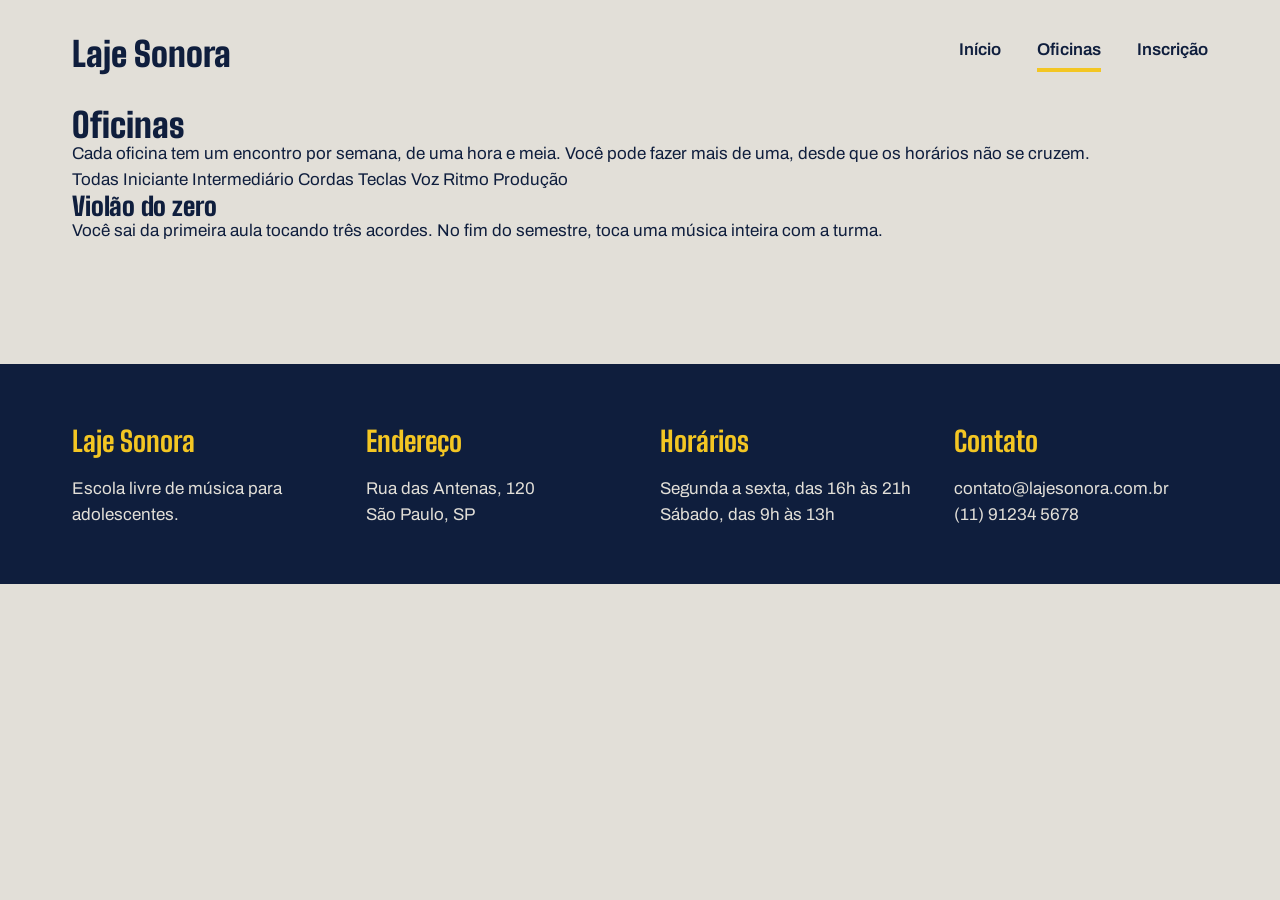
==== oficinas.html @ c2887154 "arrumando" ====
<!DOCTYPE html>
<html lang="pt-BR">
<head>
    <meta charset="UTF-8">
    <meta name="viewport" content="width=device-width, initial-scale=1.0">
    <link rel="preconnect" href="https://fonts.googleapis.com">
    <link rel="preconnect" href="https://fonts.gstatic.com" crossorigin>
    <link href="https://fonts.googleapis.com/css2?family=Archivo:ital,wght@0,100..900;1,100..900&family=Big+Shoulders:opsz,wght@10..72,100..900&display=swap" rel="stylesheet">
    <link rel="stylesheet" href="./index.css">
    <title>Laje Sonora | Oficinas</title>
</head>
<body>
    <header class="conteudo topo">
        <a href="oficinas.css" class="logo">Laje Sonora</a>
        <nav class="menu">
            <a href="index.html" >Início</a>
            <a href="./oficinas.html"class="atual">Oficinas</a>
            <a href="./inscricao.html">Inscrição</a>
        </nav>
    </header>
<main class="conteudo">
    <h1 class="titulo-pagina">Oficinas</h1>
    <p class="subtitulo-pagina">Cada oficina tem um encontro por semana, de uma hora e meia. Você pode fazer mais de uma, desde que os horários não se cruzem.</p>
    <div class="filtros">
        <span class="filtro ativo">Todas</span>
        <span class="filtro">Iniciante</span>
        <span class="filtro">Intermediário</span>
        <span class="filtro">Cordas</span>
        <span class="filtro">Teclas</span>
        <span class="filtro">Voz</span>
        <span class="filtro">Ritmo</span>
        <span class="filtro">Produção</span>
    </div>
    <div class="lista">
<article class="oficina">
    <div class="foto foto-azul"></div>
<div class="oficina-texto"><h2>Violão do zero</h2>
<p>Você sai da primeira aula tocando três acordes. No fim do semestre, toca uma música inteira com a turma.</p></div>
</article>


    </div>
</main>
   

    <footer class="rodape">
        <div class="conteudo rodape-colunas">
            <div class="rodape-coluna">
                <h4>Laje Sonora</h4>
                <p>Escola livre de música para <br> 
                    adolescentes.</p>
            </div>

            <div class="rodape-coluna">
                <h4>Endereço</h4>
                <p>Rua das Antenas, 120 <br> 
                    São Paulo, SP
                </p>
            </div>

            <div class="rodape-coluna">
                <h4>Horários</h4>
                <p>Segunda a sexta, das 16h às 21h <br> 
                    Sábado, das 9h às 13h
                </p>
            </div>

            <div class="rodape-coluna">
                <h4>Contato</h4>
                <p>contato@lajesonora.com.br <br>
                     (11) 91234 5678</p>
            </div>
        </div>
    </footer>
</body>
</html>
---- index.css ----
*{
    margin: 0;
    padding: 0;
    box-sizing: border-box;
}


:root{
--concreto: #E2DFD8;
--concreto-escuro : #CBC7BE;
--tinta : #0F1E3D;
--caixa-dagua : #1F5FBF;
--fita: #F3C623;
--branco: #FFFFFF;
--fonte-cartaz: "Big Shoulders", "Arial Narrow", sans-serif;
--fonte-texto: "Archivo", Arial, sans-serif;
}



body{
    background-color: var(--concreto);
    color: var(--tinta);
    font-family: var(--fonte-texto);
    font-size: 17px;
    line-height: 1.55;
}




a{
    color: inherit;
}

h1, h2, h3{
    font-family: var(--fonte-cartaz);
    font-weight: 900;
    line-height: 0.95;
}

.conteudo{
    max-width: 1200px;
    margin-inline: auto;
    padding-inline: 32px;
}


.topo{
    padding-block: 28px;
    display: flex;
    justify-content: space-between;
    align-items: center;
}




.logo{
    font-family: var(--fonte-cartaz);
    font-size: 34px;
    font-weight: 900;
    text-decoration: none;
}

.menu{
    display: flex;
    gap: 36px;
}

.menu a{
    font-weight: 600;
    text-decoration: none;
    padding-bottom: 4px;
    border-bottom: 4px solid transparent;
}

.menu a:hover{
    border-bottom-color: var(--tinta);
}

.menu a.atual{
    border-bottom-color: var(--fita);
}

.cartazes{
    margin-top: 16px;
    display: flex;
    gap: 16px;
}

.cartaz{
    padding: 40px;
}

.cartaz-principal{
    background-color: var(--caixa-dagua);
    color: var(--branco);
    flex: 2;
}

.cartaz-principal h1{
    font-size: 132px;
    max-width: 9ch;
}

.cartaz-lateral{
    background-color: var(--fita);
    flex: 1;
    display: flex;
    flex-direction: column;
    justify-content: space-between;
    gap: 32px;
    align-items: flex-start;
}

.cartaz-lateral p{
    font-size: 22px;
 
    font-weight: 600;
   line-height: 1.3;
   align-items: flex-start;
}



.botao{
    background-color: var(--tinta);
    color: var(--branco);
    font-weight: 700;
    text-decoration: none;
    padding: 16px 28px;
    border: none;
    font-family: var(--fonte-texto);
    font-size: 17px;
    cursor: pointer;
}

.botao:hover{
    background-color: var(--caixa-dagua);
}

.secao{
margin-top: 96px; 

}

.titulo-secao{
font-size: 64px;
margin-bottom: 32px;
 
}
.cards{
    display: flex;
    flex-wrap: wrap;
    gap: 24px;
}
.card{
    background-color:var(--branco);
    border: 3px solid var(--tinta);
    flex: 1 1 340px;
}
.card .foto{

height: 170px;

}

.foto{
    background-color: var(--concreto-escuro);
}

.foto-azul{
    background-color: var(--caixa-dagua);
}

.foto-amarela{
    background-color: var(--fita);
}

.foto-tinta{
    background-color: var(--tinta);
}
.card-texto{
    padding: 24px;
}
.card h3{
font-size: 36px;
margin-bottom: 12px;
}
.card-info{
    margin-top: 20px;
    padding-top: 16px;
    border-top: 2px solid var(--concreto-escuro);
    font-weight: 600;
    font-size: 15px;
    display: flex;
    justify-content: space-between;
}

.passos{
display: flex;
gap: 24px;
border-top: 6px solid var(--tinta);
padding-top: 20px;
}
.passo-numero{
font-family: --var(--fonte-cartaz);
font-size: 96px;
font-weight: 900;
line-height: 1;
color:var(--caixa-dagua);
}
.passo h3{
    margin-block: 8px 12px;
    font-size:32px;
}
.rodape{
margin-top: 120px;
background-color: var(--tinta);
color: var(--concreto);
padding-block: 56px;


}
.rodape-colunas{
    display: flex;
    justify-content: space-between;
    gap: 40px;
}

.rodape-coluna{
  flex: 1; 
}



.rodape-coluna h4{
  font-family: var(--fonte-cartaz);
  font-size: 28px;  
  color:var(--fita);
  margin-bottom: 12px;

}
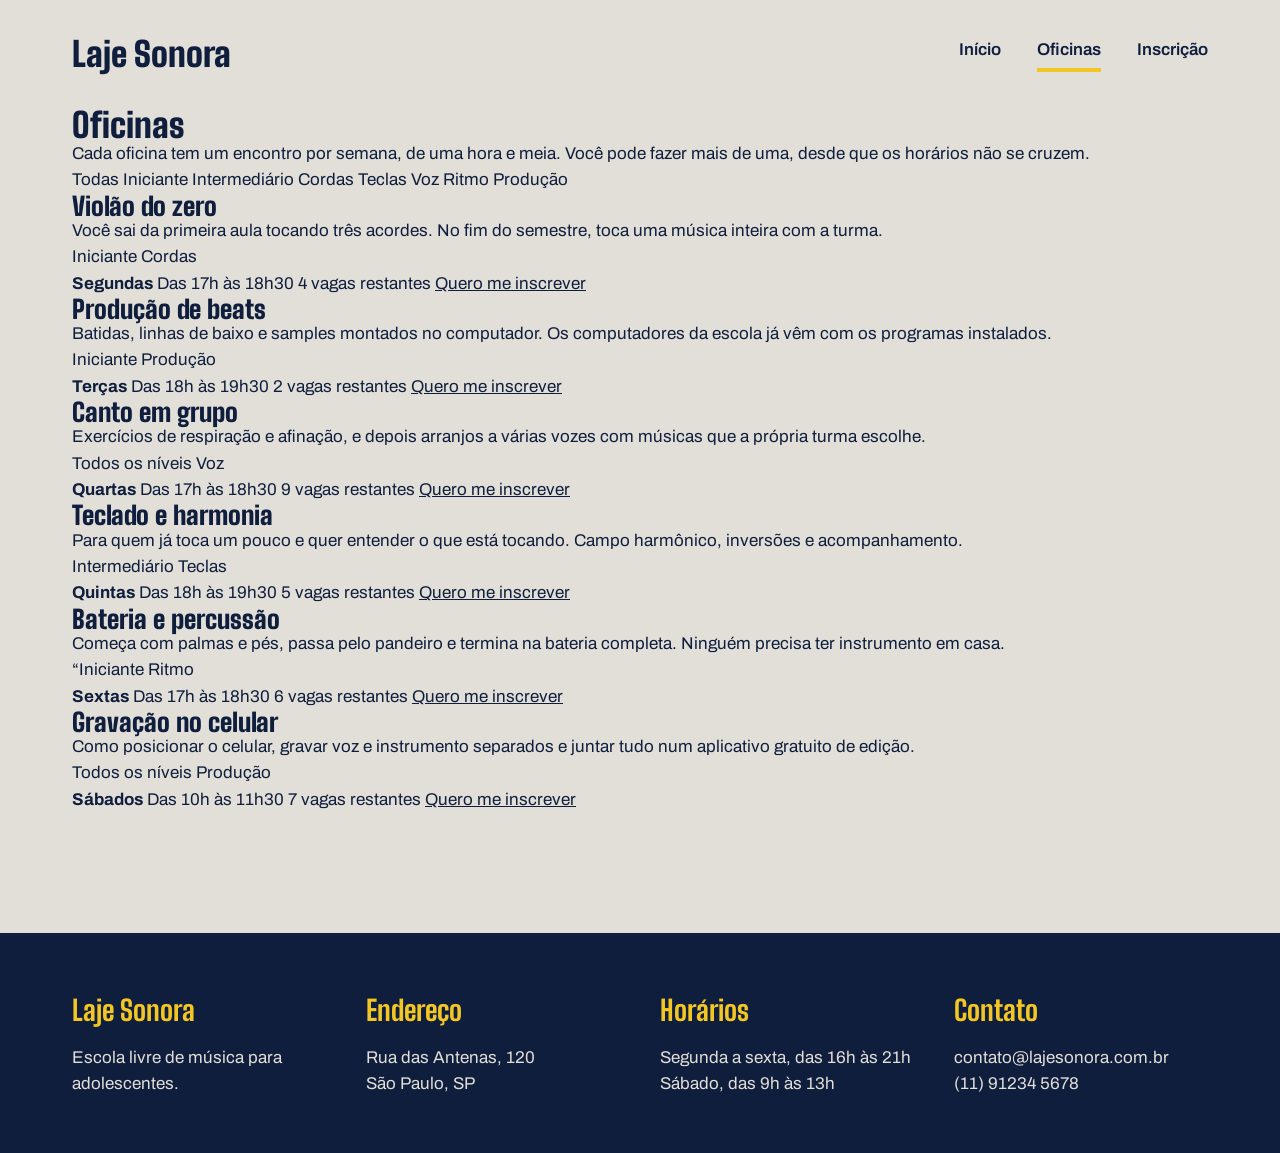
==== commit 46ac46d3: "HTML da página de oficinas" ====
--- a/oficinas.html
+++ b/oficinas.html
@@ -11,6 +11,7 @@
 </head>
 <body>
     <header class="conteudo topo">
+
         <a href="oficinas.css" class="logo">Laje Sonora</a>
         <nav class="menu">
             <a href="index.html" >Início</a>
@@ -35,13 +36,103 @@
 <article class="oficina">
     <div class="foto foto-azul"></div>
 <div class="oficina-texto"><h2>Violão do zero</h2>
-<p>Você sai da primeira aula tocando três acordes. No fim do semestre, toca uma música inteira com a turma.</p></div>
-</article>
+<p>Você sai da primeira aula tocando três acordes. No fim do semestre, toca uma música inteira com a turma.</p>
+<div class="etiqueta"> <span class="etiqueta">Iniciante</span> <span class="etiqueta">Cordas</span></div>
 
 
+</div>
+<div class="oficina-detalhes"> 
+    <strong>Segundas</strong>
+    <span>Das 17h às 18h30</span>
+    <span>4 vagas restantes</span>
+    <a href="./inscricao.html">Quero me inscrever</a>
+</div>
+
+</article>
+<article>
+<div class="foto foto-amarela"></div>
+<div class="oficina-texto"><h2>Produção de beats</h2>
+<p>Batidas, linhas de baixo e samples montados no computador. Os computadores da escola já vêm com os programas instalados.</p>
+<div class="etiqueta"> <span class="etiqueta">Iniciante</span> <span class="etiqueta">Produção</span></div>
+
+
+</div>
+<div class="oficina-detalhes"> 
+    <strong>Terças</strong>
+    <span>Das 18h às 19h30</span>
+    <span>2 vagas restantes</span>
+    <a href="./inscricao.html">Quero me inscrever</a>
+</div>
+    
+</article>
+<article>
+<div class="foto foto-tinta"></div>
+<div class="oficina-texto"><h2>Canto em grupo</h2>
+<p>Exercícios de respiração e afinação, e depois arranjos a várias vozes com músicas que a própria turma escolhe.</p>
+<div class="etiqueta"> <span class="etiqueta">Todos os níveis</span> <span class="etiqueta">Voz</span></div>
+
+
+</div>
+<div class="oficina-detalhes"> 
+    <strong>Quartas</strong>
+    <span>Das 17h às 18h30</span>
+    <span>9 vagas restantes</span>
+    <a href="./inscricao.html">Quero me inscrever</a>
+</div>
+    
+</article>
+<article>
+<div class="foto foto"></div>
+<div class="oficina-texto"><h2>Teclado e harmonia</h2>
+<p>Para quem já toca um pouco e quer entender o que está tocando. Campo harmônico, inversões e acompanhamento.</p>
+<div class="etiqueta"> <span class="etiqueta">Intermediário</span> <span class="etiqueta">Teclas</span></div>
+
+
+</div>
+<div class="oficina-detalhes"> 
+    <strong>Quintas</strong>
+    <span>Das 18h às 19h30</span>
+    <span>5 vagas restantes</span>
+    <a href="./inscricao.html">Quero me inscrever</a>
+</div>
+    
+</article>
+<article>
+<div class="foto foto-azul"></div>
+<div class="oficina-texto"><h2>Bateria e percussão</h2>
+<p>Começa com palmas e pés, passa pelo pandeiro e termina na bateria completa. Ninguém precisa ter instrumento em casa.</p>
+<div class="etiqueta"> <span class="etiqueta">“Iniciante</span> <span class="etiqueta">Ritmo</span></div>
+
+
+</div>
+<div class="oficina-detalhes"> 
+    <strong>Sextas</strong>
+    <span>Das 17h às 18h30</span>
+    <span>6 vagas restantes</span>
+    <a href="./inscricao.html">Quero me inscrever</a>
+</div>
+    
+</article>
+<article>
+<div class="foto foto-amarela"></div>
+<div class="oficina-texto"><h2>Gravação no celular</h2>
+<p>Como posicionar o celular, gravar voz e instrumento separados e juntar tudo num aplicativo gratuito de edição.</p>
+<div class="etiqueta"> <span class="etiqueta">Todos os níveis</span> <span class="etiqueta">Produção</span></div>
+
+
+</div>
+<div class="oficina-detalhes"> 
+    <strong>Sábados</strong>
+    <span>Das 10h às 11h30</span>
+    <span>7 vagas restantes</span>
+    <a href="./inscricao.html">Quero me inscrever</a>
+</div>
+    
+</article>
     </div>
 </main>
    
+
 
     <footer class="rodape">
         <div class="conteudo rodape-colunas">
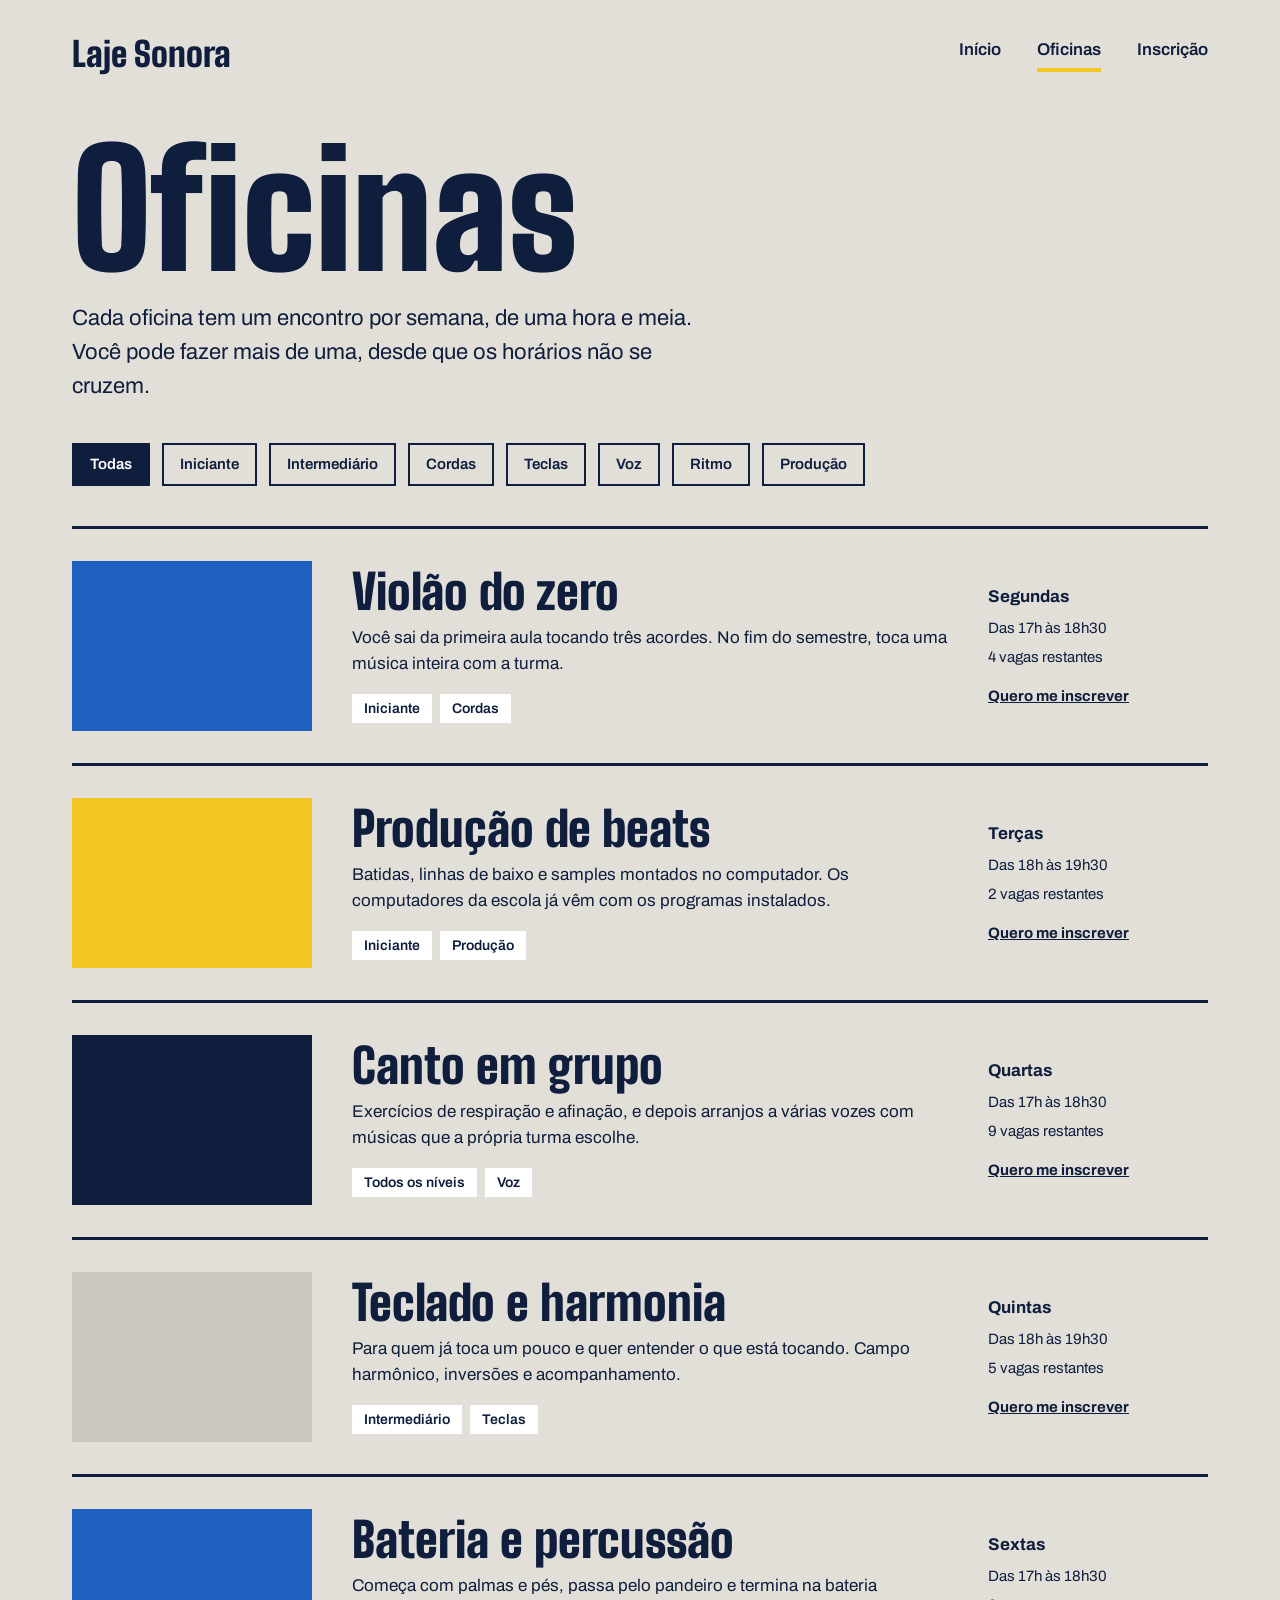
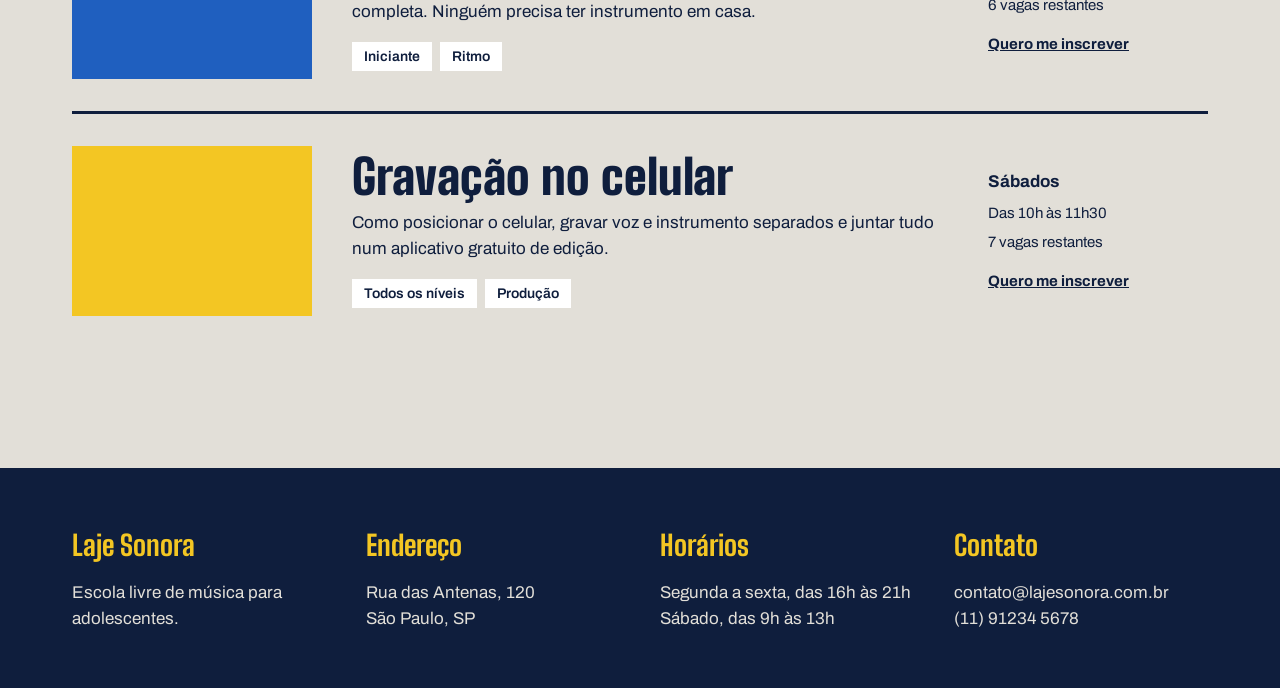
==== commit 96fe8dfb: "Página de oficinas pronta" ====
--- a/oficinas.html
+++ b/oficinas.html
@@ -1,157 +1,232 @@
+
 <!DOCTYPE html>
 <html lang="pt-BR">
 <head>
     <meta charset="UTF-8">
     <meta name="viewport" content="width=device-width, initial-scale=1.0">
+
     <link rel="preconnect" href="https://fonts.googleapis.com">
     <link rel="preconnect" href="https://fonts.gstatic.com" crossorigin>
+
     <link href="https://fonts.googleapis.com/css2?family=Archivo:ital,wght@0,100..900;1,100..900&family=Big+Shoulders:opsz,wght@10..72,100..900&display=swap" rel="stylesheet">
-    <link rel="stylesheet" href="./index.css">
+
+    <link rel="stylesheet" href="./oficinas.css">
+
     <title>Laje Sonora | Oficinas</title>
 </head>
+
 <body>
+
     <header class="conteudo topo">
-
-        <a href="oficinas.css" class="logo">Laje Sonora</a>
+        <a href="./index.html" class="logo">Laje Sonora</a>
+
         <nav class="menu">
-            <a href="index.html" >Início</a>
-            <a href="./oficinas.html"class="atual">Oficinas</a>
+            <a href="./index.html">Início</a>
+            <a href="./oficinas.html" class="atual">Oficinas</a>
             <a href="./inscricao.html">Inscrição</a>
         </nav>
     </header>
-<main class="conteudo">
-    <h1 class="titulo-pagina">Oficinas</h1>
-    <p class="subtitulo-pagina">Cada oficina tem um encontro por semana, de uma hora e meia. Você pode fazer mais de uma, desde que os horários não se cruzem.</p>
-    <div class="filtros">
-        <span class="filtro ativo">Todas</span>
-        <span class="filtro">Iniciante</span>
-        <span class="filtro">Intermediário</span>
-        <span class="filtro">Cordas</span>
-        <span class="filtro">Teclas</span>
-        <span class="filtro">Voz</span>
-        <span class="filtro">Ritmo</span>
-        <span class="filtro">Produção</span>
-    </div>
-    <div class="lista">
-<article class="oficina">
-    <div class="foto foto-azul"></div>
-<div class="oficina-texto"><h2>Violão do zero</h2>
-<p>Você sai da primeira aula tocando três acordes. No fim do semestre, toca uma música inteira com a turma.</p>
-<div class="etiqueta"> <span class="etiqueta">Iniciante</span> <span class="etiqueta">Cordas</span></div>
-
-
-</div>
-<div class="oficina-detalhes"> 
-    <strong>Segundas</strong>
-    <span>Das 17h às 18h30</span>
-    <span>4 vagas restantes</span>
-    <a href="./inscricao.html">Quero me inscrever</a>
-</div>
-
-</article>
-<article>
-<div class="foto foto-amarela"></div>
-<div class="oficina-texto"><h2>Produção de beats</h2>
-<p>Batidas, linhas de baixo e samples montados no computador. Os computadores da escola já vêm com os programas instalados.</p>
-<div class="etiqueta"> <span class="etiqueta">Iniciante</span> <span class="etiqueta">Produção</span></div>
-
-
-</div>
-<div class="oficina-detalhes"> 
-    <strong>Terças</strong>
-    <span>Das 18h às 19h30</span>
-    <span>2 vagas restantes</span>
-    <a href="./inscricao.html">Quero me inscrever</a>
-</div>
-    
-</article>
-<article>
-<div class="foto foto-tinta"></div>
-<div class="oficina-texto"><h2>Canto em grupo</h2>
-<p>Exercícios de respiração e afinação, e depois arranjos a várias vozes com músicas que a própria turma escolhe.</p>
-<div class="etiqueta"> <span class="etiqueta">Todos os níveis</span> <span class="etiqueta">Voz</span></div>
-
-
-</div>
-<div class="oficina-detalhes"> 
-    <strong>Quartas</strong>
-    <span>Das 17h às 18h30</span>
-    <span>9 vagas restantes</span>
-    <a href="./inscricao.html">Quero me inscrever</a>
-</div>
-    
-</article>
-<article>
-<div class="foto foto"></div>
-<div class="oficina-texto"><h2>Teclado e harmonia</h2>
-<p>Para quem já toca um pouco e quer entender o que está tocando. Campo harmônico, inversões e acompanhamento.</p>
-<div class="etiqueta"> <span class="etiqueta">Intermediário</span> <span class="etiqueta">Teclas</span></div>
-
-
-</div>
-<div class="oficina-detalhes"> 
-    <strong>Quintas</strong>
-    <span>Das 18h às 19h30</span>
-    <span>5 vagas restantes</span>
-    <a href="./inscricao.html">Quero me inscrever</a>
-</div>
-    
-</article>
-<article>
-<div class="foto foto-azul"></div>
-<div class="oficina-texto"><h2>Bateria e percussão</h2>
-<p>Começa com palmas e pés, passa pelo pandeiro e termina na bateria completa. Ninguém precisa ter instrumento em casa.</p>
-<div class="etiqueta"> <span class="etiqueta">“Iniciante</span> <span class="etiqueta">Ritmo</span></div>
-
-
-</div>
-<div class="oficina-detalhes"> 
-    <strong>Sextas</strong>
-    <span>Das 17h às 18h30</span>
-    <span>6 vagas restantes</span>
-    <a href="./inscricao.html">Quero me inscrever</a>
-</div>
-    
-</article>
-<article>
-<div class="foto foto-amarela"></div>
-<div class="oficina-texto"><h2>Gravação no celular</h2>
-<p>Como posicionar o celular, gravar voz e instrumento separados e juntar tudo num aplicativo gratuito de edição.</p>
-<div class="etiqueta"> <span class="etiqueta">Todos os níveis</span> <span class="etiqueta">Produção</span></div>
-
-
-</div>
-<div class="oficina-detalhes"> 
-    <strong>Sábados</strong>
-    <span>Das 10h às 11h30</span>
-    <span>7 vagas restantes</span>
-    <a href="./inscricao.html">Quero me inscrever</a>
-</div>
-    
-</article>
-    </div>
-</main>
-   
-
+
+    <main class="conteudo">
+
+        <h1 class="titulo-pagina">Oficinas</h1>
+
+        <p class="subtitulo-pagina">
+            Cada oficina tem um encontro por semana, de uma hora e meia.
+            Você pode fazer mais de uma, desde que os horários não se cruzem.
+        </p>
+
+        <div class="filtros">
+            <span class="filtro ativo">Todas</span>
+            <span class="filtro">Iniciante</span>
+            <span class="filtro">Intermediário</span>
+            <span class="filtro">Cordas</span>
+            <span class="filtro">Teclas</span>
+            <span class="filtro">Voz</span>
+            <span class="filtro">Ritmo</span>
+            <span class="filtro">Produção</span>
+        </div>
+
+        <div class="lista">
+
+            <!-- OFICINA 1 -->
+            <article class="oficina">
+                <div class="foto foto-azul"></div>
+
+                <div class="oficina-texto">
+                    <h2>Violão do zero</h2>
+
+                    <p>
+                        Você sai da primeira aula tocando três acordes.
+                        No fim do semestre, toca uma música inteira com a turma.
+                    </p>
+
+                    <div class="etiquetas">
+                        <span class="etiqueta">Iniciante</span>
+                        <span class="etiqueta">Cordas</span>
+                    </div>
+                </div>
+
+                <div class="oficina-detalhes">
+                    <strong>Segundas</strong>
+                    <span>Das 17h às 18h30</span>
+                    <span>4 vagas restantes</span>
+                    <a href="./inscricao.html">Quero me inscrever</a>
+                </div>
+            </article>
+
+            <!-- OFICINA 2 -->
+            <article class="oficina">
+                <div class="foto foto-amarela"></div>
+
+                <div class="oficina-texto">
+                    <h2>Produção de beats</h2>
+
+                    <p>
+                        Batidas, linhas de baixo e samples montados no computador.
+                        Os computadores da escola já vêm com os programas instalados.
+                    </p>
+
+                    <div class="etiquetas">
+                        <span class="etiqueta">Iniciante</span>
+                        <span class="etiqueta">Produção</span>
+                    </div>
+                </div>
+
+                <div class="oficina-detalhes">
+                    <strong>Terças</strong>
+                    <span>Das 18h às 19h30</span>
+                    <span>2 vagas restantes</span>
+                    <a href="./inscricao.html">Quero me inscrever</a>
+                </div>
+            </article>
+
+            <!-- OFICINA 3 -->
+            <article class="oficina">
+                <div class="foto foto-tinta"></div>
+
+                <div class="oficina-texto">
+                    <h2>Canto em grupo</h2>
+
+                    <p>
+                        Exercícios de respiração e afinação, e depois arranjos
+                        a várias vozes com músicas que a própria turma escolhe.
+                    </p>
+
+                    <div class="etiquetas">
+                        <span class="etiqueta">Todos os níveis</span>
+                        <span class="etiqueta">Voz</span>
+                    </div>
+                </div>
+
+                <div class="oficina-detalhes">
+                    <strong>Quartas</strong>
+                    <span>Das 17h às 18h30</span>
+                    <span>9 vagas restantes</span>
+                    <a href="./inscricao.html">Quero me inscrever</a>
+                </div>
+            </article>
+
+            <!-- OFICINA 4 -->
+            <article class="oficina">
+                <div class="foto"></div>
+
+                <div class="oficina-texto">
+                    <h2>Teclado e harmonia</h2>
+
+                    <p>
+                        Para quem já toca um pouco e quer entender o que está
+                        tocando. Campo harmônico, inversões e acompanhamento.
+                    </p>
+
+                    <div class="etiquetas">
+                        <span class="etiqueta">Intermediário</span>
+                        <span class="etiqueta">Teclas</span>
+                    </div>
+                </div>
+
+                <div class="oficina-detalhes">
+                    <strong>Quintas</strong>
+                    <span>Das 18h às 19h30</span>
+                    <span>5 vagas restantes</span>
+                    <a href="./inscricao.html">Quero me inscrever</a>
+                </div>
+            </article>
+
+            <!-- OFICINA 5 -->
+            <article class="oficina">
+                <div class="foto foto-azul"></div>
+
+                <div class="oficina-texto">
+                    <h2>Bateria e percussão</h2>
+
+                    <p>
+                        Começa com palmas e pés, passa pelo pandeiro e termina
+                        na bateria completa. Ninguém precisa ter instrumento em casa.
+                    </p>
+
+                    <div class="etiquetas">
+                        <span class="etiqueta">Iniciante</span>
+                        <span class="etiqueta">Ritmo</span>
+                    </div>
+                </div>
+
+                <div class="oficina-detalhes">
+                    <strong>Sextas</strong>
+                    <span>Das 17h às 18h30</span>
+                    <span>6 vagas restantes</span>
+                    <a href="./inscricao.html">Quero me inscrever</a>
+                </div>
+            </article>
+
+            <!-- OFICINA 6 -->
+            <article class="oficina">
+                <div class="foto foto-amarela"></div>
+
+                <div class="oficina-texto">
+                    <h2>Gravação no celular</h2>
+
+                    <p>
+                        Como posicionar o celular, gravar voz e instrumento
+                        separados e juntar tudo num aplicativo gratuito de edição.
+                    </p>
+
+                    <div class="etiquetas">
+                        <span class="etiqueta">Todos os níveis</span>
+                        <span class="etiqueta">Produção</span>
+                    </div>
+                </div>
+
+                <div class="oficina-detalhes">
+                    <strong>Sábados</strong>
+                    <span>Das 10h às 11h30</span>
+                    <span>7 vagas restantes</span>
+                    <a href="./inscricao.html">Quero me inscrever</a>
+                </div>
+            </article>
+
+        </div>
+    </main>
 
     <footer class="rodape">
         <div class="conteudo rodape-colunas">
+
             <div class="rodape-coluna">
                 <h4>Laje Sonora</h4>
-                <p>Escola livre de música para <br> 
+                <p>Escola livre de música para <br>
                     adolescentes.</p>
             </div>
 
             <div class="rodape-coluna">
                 <h4>Endereço</h4>
-                <p>Rua das Antenas, 120 <br> 
+                <p>Rua das Antenas, 120 <br>
                     São Paulo, SP
                 </p>
             </div>
 
             <div class="rodape-coluna">
                 <h4>Horários</h4>
-                <p>Segunda a sexta, das 16h às 21h <br> 
+                <p>Segunda a sexta, das 16h às 21h <br>
                     Sábado, das 9h às 13h
                 </p>
             </div>
@@ -159,9 +234,12 @@
             <div class="rodape-coluna">
                 <h4>Contato</h4>
                 <p>contato@lajesonora.com.br <br>
-                     (11) 91234 5678</p>
-            </div>
+                    (11) 91234 5678
+                </p>
+            </div>
+
         </div>
     </footer>
+
 </body>
-</html>+</html>
--- a/oficinas.css
+++ b/oficinas.css
@@ -0,0 +1,335 @@
+*{
+    margin: 0;
+    padding: 0;
+    box-sizing: border-box;
+}
+
+
+:root{
+--concreto: #E2DFD8;
+--concreto-escuro : #CBC7BE;
+--tinta : #0F1E3D;
+--caixa-dagua : #1F5FBF;
+--fita: #F3C623;
+--branco: #FFFFFF;
+--fonte-cartaz: "Big Shoulders", "Arial Narrow", sans-serif;
+--fonte-texto: "Archivo", Arial, sans-serif;
+}
+
+
+
+body{
+    background-color: var(--concreto);
+    color: var(--tinta);
+    font-family: var(--fonte-texto);
+    font-size: 17px;
+    line-height: 1.55;
+}
+
+
+
+
+a{
+    color: inherit;
+}
+
+h1, h2, h3{
+    font-family: var(--fonte-cartaz);
+    font-weight: 900;
+    line-height: 0.95;
+}
+
+.conteudo{
+    max-width: 1200px;
+    margin-inline: auto;
+    padding-inline: 32px;
+}
+
+
+.topo{
+    padding-block: 28px;
+    display: flex;
+    justify-content: space-between;
+    align-items: center;
+}
+
+
+
+
+.logo{
+    font-family: var(--fonte-cartaz);
+    font-size: 34px;
+    font-weight: 900;
+    text-decoration: none;
+}
+
+.menu{
+    display: flex;
+    gap: 36px;
+}
+
+.menu a{
+    font-weight: 600;
+    text-decoration: none;
+    padding-bottom: 4px;
+    border-bottom: 4px solid transparent;
+}
+
+.menu a:hover{
+    border-bottom-color: var(--tinta);
+}
+
+.menu a.atual{
+    border-bottom-color: var(--fita);
+}
+
+.cartazes{
+    margin-top: 16px;
+    display: flex;
+    gap: 16px;
+}
+
+.cartaz{
+    padding: 40px;
+}
+
+.cartaz-principal{
+    background-color: var(--caixa-dagua);
+    color: var(--branco);
+    flex: 2;
+}
+
+.cartaz-principal h1{
+    font-size: 132px;
+    max-width: 9ch;
+}
+
+.cartaz-lateral{
+    background-color: var(--fita);
+    flex: 1;
+    display: flex;
+    flex-direction: column;
+    justify-content: space-between;
+    gap: 32px;
+    align-items: flex-start;
+}
+
+.cartaz-lateral p{
+    font-size: 22px;
+ 
+    font-weight: 600;
+   line-height: 1.3;
+   align-items: flex-start;
+}
+
+
+
+.botao{
+    background-color: var(--tinta);
+    color: var(--branco);
+    font-weight: 700;
+    text-decoration: none;
+    padding: 16px 28px;
+    border: none;
+    font-family: var(--fonte-texto);
+    font-size: 17px;
+    cursor: pointer;
+}
+
+.botao:hover{
+    background-color: var(--caixa-dagua);
+}
+
+.secao{
+margin-top: 96px; 
+
+}
+
+.titulo-secao{
+font-size: 64px;
+margin-bottom: 32px;
+ 
+}
+.cards{
+    display: flex;
+    flex-wrap: wrap;
+    gap: 24px;
+}
+.card{
+    background-color:var(--branco);
+    border: 3px solid var(--tinta);
+    flex: 1 1 340px;
+}
+.card .foto{
+
+height: 170px;
+
+}
+
+.foto{
+    background-color: var(--concreto-escuro);
+}
+
+.foto-azul{
+    background-color: var(--caixa-dagua);
+}
+
+.foto-amarela{
+    background-color: var(--fita);
+}
+
+.foto-tinta{
+    background-color: var(--tinta);
+}
+.card-texto{
+    padding: 24px;
+}
+.card h3{
+font-size: 36px;
+margin-bottom: 12px;
+}
+.card-info{
+    margin-top: 20px;
+    padding-top: 16px;
+    border-top: 2px solid var(--concreto-escuro);
+    font-weight: 600;
+    font-size: 15px;
+    display: flex;
+    justify-content: space-between;
+}
+
+.passos{
+display: flex;
+gap: 24px;
+border-top: 6px solid var(--tinta);
+padding-top: 20px;
+}
+.passo-numero{
+font-family: --var(--fonte-cartaz);
+font-size: 96px;
+font-weight: 900;
+line-height: 1;
+color:var(--caixa-dagua);
+}
+.passo h3{
+    margin-block: 8px 12px;
+    font-size:32px;
+}
+.rodape{
+margin-top: 120px;
+background-color: var(--tinta);
+color: var(--concreto);
+padding-block: 56px;
+
+
+}
+.rodape-colunas{
+    display: flex;
+    justify-content: space-between;
+    gap: 40px;
+}
+
+.rodape-coluna{
+  flex: 1; 
+}
+
+
+
+.rodape-coluna h4{
+  font-family: var(--fonte-cartaz);
+  font-size: 28px;  
+  color:var(--fita);
+  margin-bottom: 12px;
+
+}
+.titulo-pagina{
+    font-size: 160px;
+    margin-top: 24px;
+}
+.subtitulo-pagina{
+    font-size: 22px;     
+   max-width: 640px;
+   margin-top: 16px;
+}
+.filtros{
+    margin-top: 40px;
+    display: flex;
+    flex-wrap: wrap;
+    gap: 12px;
+}
+.filtro{
+    border: 2px solid var(--tinta);
+    padding: 8px 16px;
+    font-weight: 600;
+    font-size: 15px;
+}
+.filtro.ativo{
+    background-color: var(--tinta);
+    color: var(--branco);
+}
+.lista{
+    margin-top: 40px;
+    
+}
+.oficina{
+    padding: 32px 0;
+    border-top: 3px solid var(--tinta);
+    display: flex;
+    align-items: center;
+    gap: 40px;
+}
+.oficina .foto{
+    width: 240px;
+    height: 170px;
+    flex-shrink: 0;
+}
+.oficina-texto{
+    flex: 1;
+}
+.oficina h2{
+    font-size: 48px;
+    margin-bottom: 10px;
+}
+.etiquetas{
+    margin-top: 16px;
+    display: flex;
+    gap: 8px;
+}
+.etiqueta{
+    background-color: white;
+    padding: 4px 12px;
+    font-size: 14px;
+    font-weight: 600;
+}
+.oficina-detalhes{
+    width: 220px;
+    font-size: 15px;
+    display: flex;
+    flex-direction: column;
+    gap: 6px;
+}
+.oficina-detalhes strong{
+    font-size: 17px;
+}
+.oficina-detalhes a{
+    margin-top: 10px;
+    font-weight: 700;
+}
+
+
+
+
+
+
+
+
+
+
+
+
+
+
+
+
+
+
